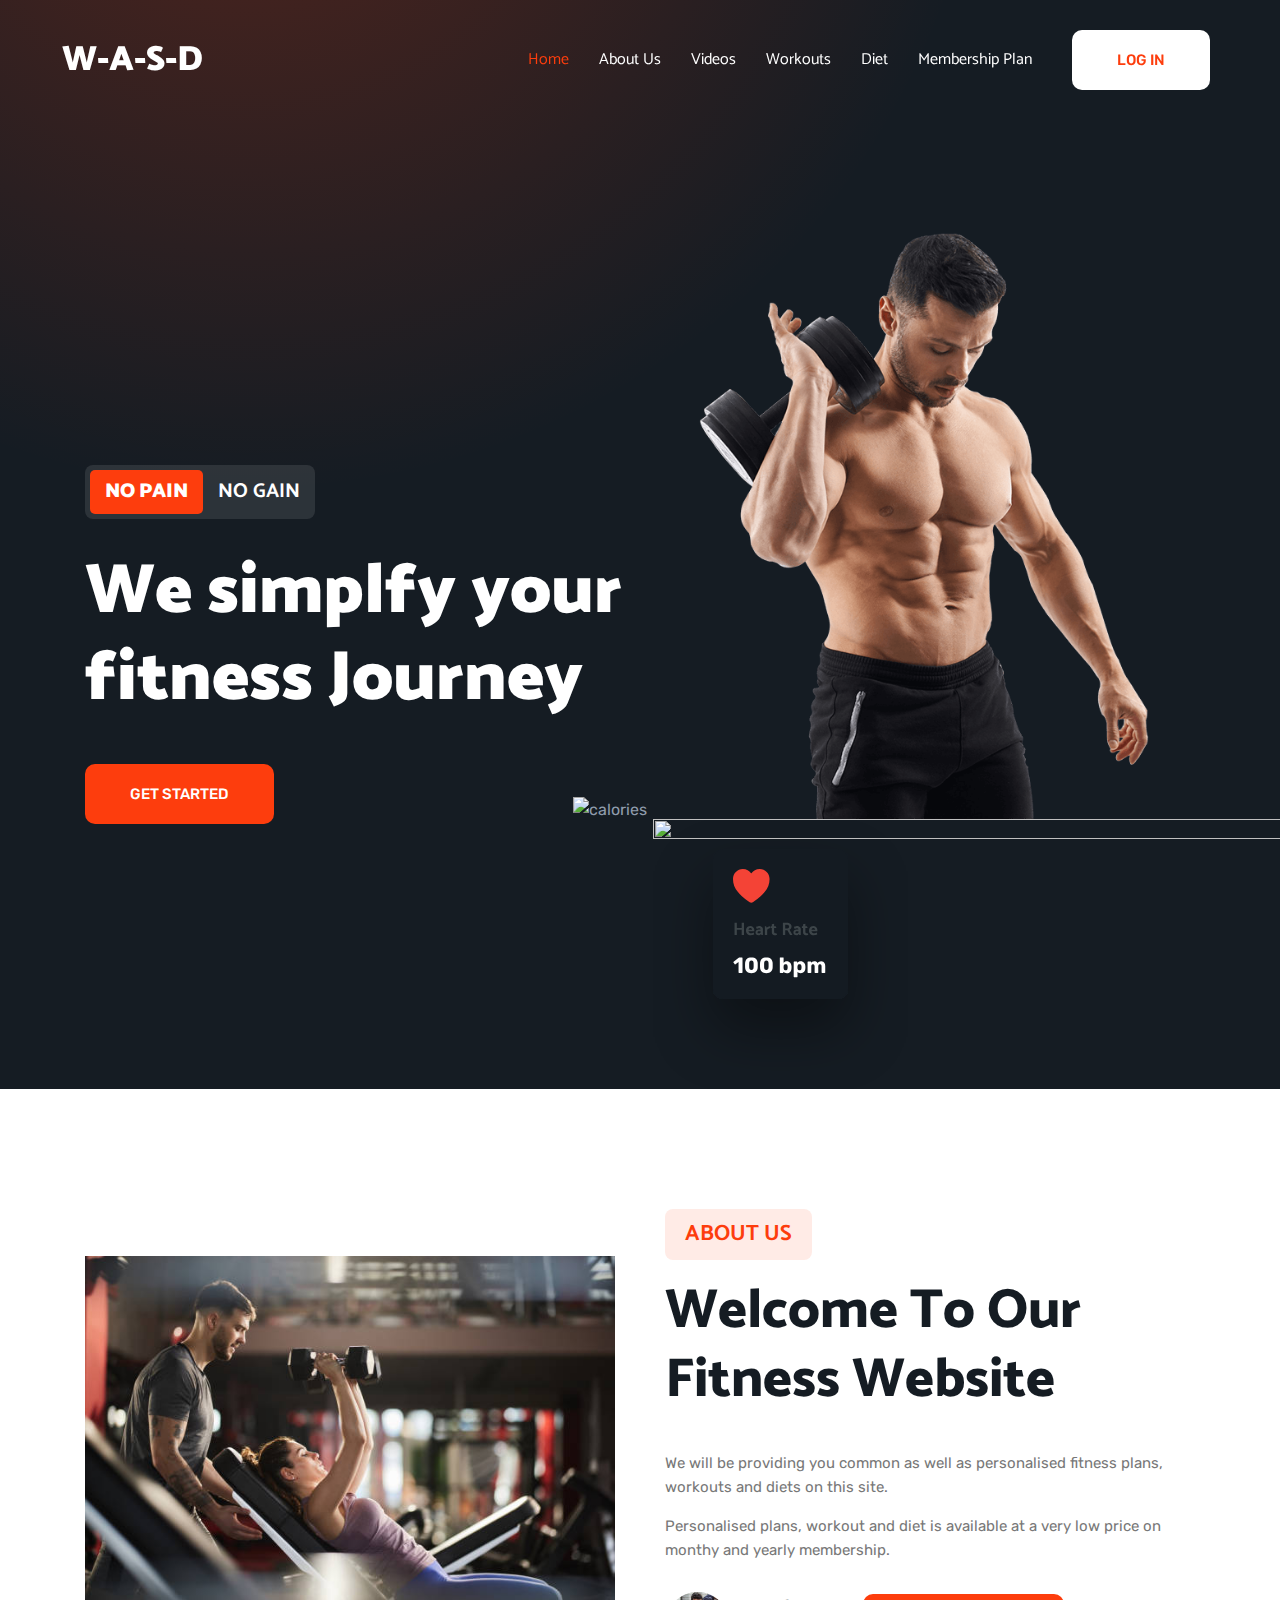
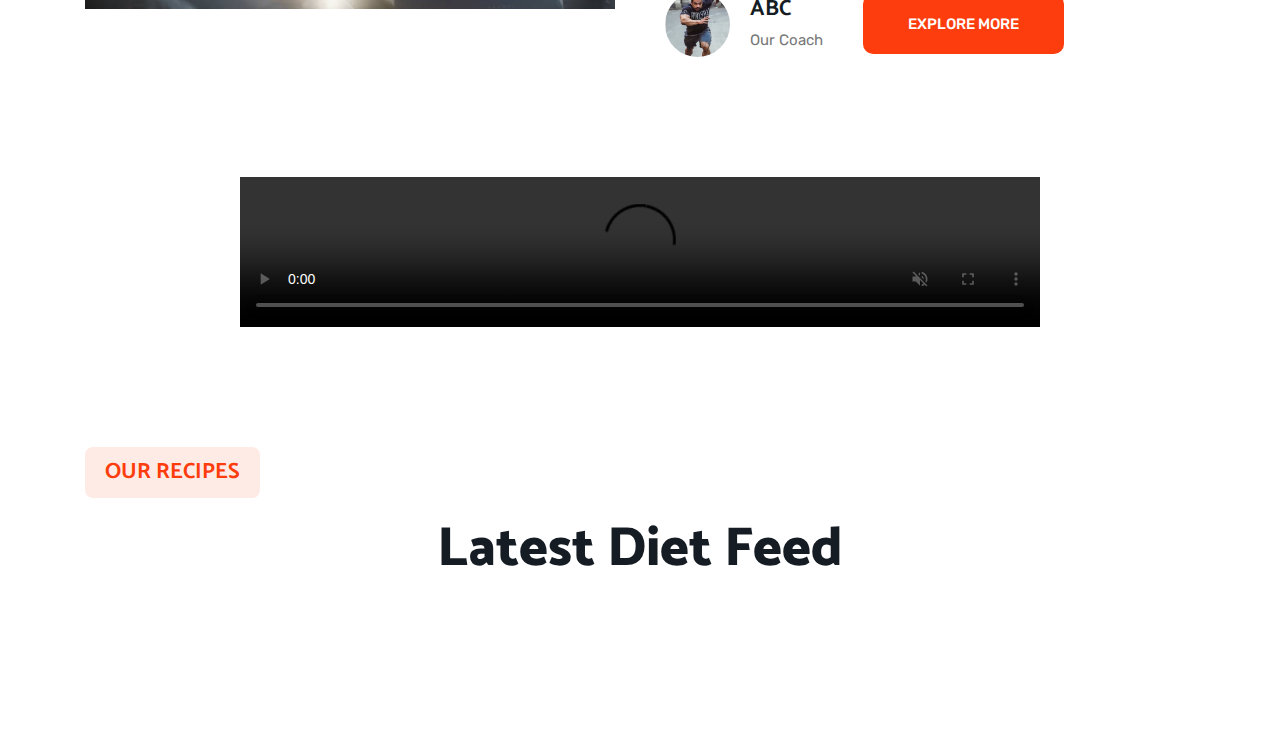
==== index.html @ 8edc175a "first commit" ====
<!DOCTYPE html>
<html lang="en">

<head>
  <meta charset="UTF-8">
  <meta http-equiv="X-UA-Compatible" content="IE=edge">
  <meta name="viewport" content="width=device-width, initial-scale=1.0">
  <title>Fitlife - Work Hard To Get Better Life</title>

  <!-- 
    - favicon
  -->
  <link rel="shortcut icon" href="favicon.svg" type="image/svg+xml">

  <!-- 
    - custom css link
  -->
  <link rel="stylesheet" href="style.css">

  <!-- 
    - google font link
  -->
  <link rel="preconnect" href="https://fonts.googleapis.com">
  <link rel="preconnect" href="https://fonts.gstatic.com" crossorigin>
  <link
    href="https://fonts.googleapis.com/css2?family=Catamaran:wght@600;700;800;900&family=Rubik:wght@400;500;800&display=swap"
    rel="stylesheet">

  

</head>

<body id="top">

  <!-- 
    - #HEADER
  -->

  <header class="header" data-header>
    <div class="container">

      <a href="#" class="logo">
        <ion-icon name="barbell-sharp" aria-hidden="true"></ion-icon>

        <span class="span">W-A-S-D</span>
      </a>

      <nav class="navbar" data-navbar>

        <button class="nav-close-btn" aria-label="close menu" data-nav-toggler>
          <ion-icon name="close-sharp" aria-hidden="true"></ion-icon>
        </button>

        <ul class="navbar-list">

          <li>
            <a href="#home" class="navbar-link active" data-nav-link>Home</a>
          </li>

          <li>
            <a href="#about" class="navbar-link" data-nav-link>About Us</a>
          </li>

          <li>
            <a href="#class" class="navbar-link" data-nav-link>Videos</a>
          </li>

          <li>
            <a href="#blog" class="navbar-link" data-nav-link>Workouts</a>
          </li>

          <li>
            <a href="#" class="navbar-link" data-nav-link>Diet</a>
          </li>
          <li>
            <a href="membership.html" class="navbar-link" data-nav-link>Membership Plan</a>
          </li>

        </ul>

      </nav>

      <a href="/cb_hackathon/login.html" class="btn btn-secondary">Log In</a>

      <button class="nav-open-btn" aria-label="open menu" data-nav-toggler>
        <span class="line"></span>
        <span class="line"></span>
        <span class="line"></span>
      </button>

    </div>
  </header>





  <main>
    <article>

      <!-- 
        - #HERO
      -->

      <section class="section hero bg-dark has-after has-bg-image" id="home" aria-label="hero" data-section
        style="background-image: url('./assets/images/hero-bg.png')">
        <div class="container">

          <div class="hero-content">

            <p class="hero-subtitle">
              <strong class="strong">No pain</strong>No Gain
            </p>

            <h1 class="h1 hero-title">We simplfy your fitness Journey</h1>

            <p class="section-text">

            </p>

            <a href="membership.html" class="btn btn-primary">Get Started</a>

          </div>

          <div class="hero-banner">

            <img src="images/hero-banner.png" width="660" height="753" alt="hero banner" class="w-100">

            <img src="" width="666" height="666" aria-hidden="true" alt=""
              class="circle circle-1">
            <img src="" width="666" height="666" aria-hidden="true" alt=""
              class="circle circle-2">

            <img src="images/heart-rate.svg" width="255" height="270" alt="heart rate"
              class="">
            <img src="" width="348" height="224" alt="calories" class="abs-img abs-img-2">

          </div>

        </div>
      </section>





      <!-- 
        - #ABOUT
      -->

      <section class="section about" id="about" aria-label="about">
        <div class="container">

          <div class="about-banner has-after">
            <img src="images/istockphoto-1392310150-612x612.jpg" width="660" height="648" loading="lazy" alt="about banner"
              class="w-100">

            
            <img src="./assets/images/fitness.png" width="650" height="154" loading="lazy" alt="fitness"
              class="abs-img w-100">
          </div>

          <div class="about-content">

            <p class="section-subtitle">About Us</p>

            <h2 class="h2 section-title">Welcome To Our Fitness Website</h2>

            <p class="section-text">
              We will be providing you common as well as personalised fitness plans, workouts and diets on this site.
            </p>

            <p class="section-text">
                Personalised plans, workout and diet is available at a very low price on monthy and yearly membership.
            </p>

            <div class="wrapper">

              <div class="about-coach">

                <figure class="coach-avatar">
                  <img src="images/unnamed.jpg" width="65" height="65" loading="lazy" alt="Trainer">
                </figure>

                <div>
                  <h3 class="h3 coach-name">ABC</h3>

                  <p class="coach-title">Our Coach</p>
                </div>

              </div>

              <a href="#" class="btn btn-primary">Explore More</a>

            </div>

          </div>

        </div>
      </section>

<!-- 
        - #VIDEO
      -->

      
      <video id="video" src = "workout.mp4" width="800px" controls autoplay muted loop>
        
      </video>

 <!-- 
        - #Diet
      -->

      <section class="section blog" id="blog" aria-label="blog">
        <div class="container">
            <p class="section-subtitle">Our Recipes</p>

          <h2 class="h2 section-title text-center">Latest Diet Feed</h2>
        </div></section>

      <!--

    #Workouts
      -->

      <!--

        #Contact
      -->
---- style.css ----
:root {

    /**
     * colors
     */
  
    --rich-black-fogra-29_50: hsl(210, 26%, 11%, 0.5);
    --rich-black-fogra-29-1: hsl(210, 26%, 11%);
    --rich-black-fogra-29-2: hsl(210, 50%, 4%);
    --silver-metallic: hsl(212, 9%, 67%);
    --coquelicot_20: hsla(12, 98%, 52%, 0.2);
    --coquelicot_10: hsla(12, 98%, 52%, 0.1);
    --sonic-silver: hsl(0, 0%, 47%);
    --cadet-gray: hsl(214, 15%, 62%);
    --light-gray: hsl(0, 0%, 80%);
    --coquelicot: hsl(12, 98%, 52%);
    --gainsboro: hsl(0, 0%, 88%);
    --white_20: hsl(0, 0%, 100%, 0.2);
    --white_10: hsl(0, 0%, 100%, 0.1);
    --black_10: hsl(0, 0%, 0%, 0.1);
    --white: hsl(0, 0%, 100%);
  
    
  
    --ff-catamaran: 'Catamaran', sans-serif;
    --ff-rubik: 'Rubik', sans-serif;
  
    --fs-1: 3.8rem;
    --fs-2: 3rem;
    --fs-3: 2.5rem;
    --fs-4: 2rem;
    --fs-5: 1.8rem;
    --fs-6: 1.5rem;
  
    --fw-900: 900;
    --fw-800: 800;
    --fw-700: 700;
    --fw-500: 500;
  
    --section-padding: 80px;
  
    
    --shadow-1: 0 0 20px var(--black_10);
    --shadow-2: 0px 10px 24px var(--coquelicot_20);
  
    /**
     * border radius
     */
  
    --radius-10: 10px;
    --radius-8: 8px;
    --radius-5: 5px;
  
    /**
     * transition
     */
  
    --transition-1: 0.25s ease;
    --transition-2: 0.5s ease;
    --cubic-in: cubic-bezier(0.51, 0.03, 0.64, 0.28);
    --cubic-out: cubic-bezier(0.33, 0.85, 0.4, 0.96);
  
  }
  
  
  
  
  
  /*-----------------------------------*\
    #RESET
  \*-----------------------------------*/
  
  *,
  *::before,
  *::after {
    margin: 0;
    padding: 0;
    box-sizing: border-box;
  }
  
  li { list-style: none; }
  
  a {
    text-decoration: none;
    color: inherit;
  }
  
  a,
  img,
  span,
  input,
  button,
  strong,
  ion-icon { display: block; }
  
  img { height: auto; }
  
  input,
  button {
    background: none;
    border: none;
    font: inherit;
  }
  
  input { width: 100%; }
  
  button { cursor: pointer; }
  
  ion-icon { pointer-events: none; }
  
  address { font-style: normal; }
  
  html {
    font-family: var(--ff-rubik);
    font-size: 10px;
    scroll-behavior: smooth;
  }
  
  body {
    background-color: var(--white);
    color: var(--sonic-silver);
    font-size: 1.6rem;
    line-height: 1.6;
  }
  
  :focus-visible { outline-offset: 4px; }
  
  ::-webkit-scrollbar { width: 5px; }
  
  ::-webkit-scrollbar-track { background-color: var(--light-gray); }
  
  ::-webkit-scrollbar-thumb { background-color: var(--coquelicot); }
  
  ::-webkit-scrollbar-thumb:hover { background-color: var(--rich-black-fogra-29-1); }
  
  
  
  
  
  /*-----------------------------------*\
    #REUSED STYLE
  \*-----------------------------------*/
  
  .container { padding-inline: 15px; }
  
  .section { padding-block: var(--section-padding); }
  
  .bg-dark {
    background-color: var(--rich-black-fogra-29-1);
    color: var(--silver-metallic);
  }
  
  .has-bg-image {
    background-repeat: no-repeat;
    background-position: top left;
  }
  
  .has-before,
  .has-after {
    position: relative;
    z-index: 1;
  }
  
  .has-before::before,
  .has-after::after {
    content: "";
    position: absolute;
  }
  
  .h1,
  .h2,
  .h3 {
    font-family: var(--ff-catamaran);
    line-height: 1.25;
  }
  
  .h1 {
    color: var(--white);
    font-size: var(--fs-1);
    font-weight: var(--fw-900);
  }
  
  .h2,
  .h3 {
    color: var(--rich-black-fogra-29-1);
    font-weight: var(--fw-800);
  }
  
  .h2 { font-size: var(--fs-2); }
  
  .h3 { font-size: var(--fs-4); }
  
  .section-text { font-size: var(--fs-6); }
  
  .btn {
    max-width: max-content;
    font-size: var(--fs-6);
    text-transform: uppercase;
    font-weight: var(--fw-500);
    padding: 15px 35px;
    border-radius: var(--radius-8);
    transition: var(--transition-1);
  }
  
  .btn-primary {
    background-color: var(--coquelicot);
    color: var(--white);
  }
  
  .btn-primary:is(:hover, :focus) {
    background-color: var(--white);
    color: var(--coquelicot);
    box-shadow: var(--shadow-2);
  }
  
  .btn-secondary {
    background-color: var(--white);
    color: var(--coquelicot);
  }
  
  .btn-secondary:is(:hover, :focus) { background-color: var(--rich-black-fogra-29-1); }
  
  .w-100 { width: 100%; }
  
  .circle,
  .abs-img { position: absolute; }
  
  
  
   */
 
  
  .circle-2 { animation-direction: reverse; }
  
  .hero-subtitle,
  .section-subtitle {
    font-family: var(--ff-catamaran);
    font-weight: var(--fw-700);
    text-transform: uppercase;
    max-width: max-content;
  }
  
  .section-subtitle {
    background-color: var(--coquelicot_10);
    color: var(--coquelicot);
    padding: 8px 20px;
    border-radius: var(--radius-8);
  }
  
  .section-title { margin-block: 18px 35px; }
  
  .btn-link {
    --color: var(--white);
  
    color: var(--color);
    font-size: var(--fs-6);
    font-weight: var(--fw-500);
    text-transform: uppercase;
    max-width: max-content;
    transition: var(--transition-1);
  }
  
  .btn-link::before {
    bottom: 0;
    left: 0;
    width: 100%;
    height: 2px;
    background-color: var(--color);
    transition: var(--transition-1);
  }
  
  .btn-link:is(:hover, :focus) { --color: var(--coquelicot); }
  
  .text-center { text-align: center; }
  
  .img-holder {
    aspect-ratio: var(--width) / var(--height);
    background-color: var(--light-gray);
    overflow: hidden;
  }
  
  .img-cover {
    width: 100%;
    height: 100%;
    object-fit: cover;
  }
  
  .has-scrollbar {
    display: flex;
    gap: 25px;
    overflow-x: auto;
    padding-block-end: 30px;
    scroll-snap-type: inline mandatory;
  }
  
  .scrollbar-item {
    min-width: 100%;
    scroll-snap-align: start;
  }
  
  .has-scrollbar::-webkit-scrollbar { height: 10px; }
  
  .has-scrollbar::-webkit-scrollbar-track,
  .has-scrollbar::-webkit-scrollbar-thumb { border-radius: 50px; }
  
  .has-scrollbar::-webkit-scrollbar-thumb:hover { background-color: var(--coquelicot); }
  
  .has-scrollbar::-webkit-scrollbar-button { width: calc(25% - 25px); }
  
  
  
  
  
  /*-----------------------------------*\
    #HEADER
  \*-----------------------------------*/
  
  .header .btn { display: none; }
  
  .header {
    background-color: var(--white);
    position: fixed;
    top: 0;
    left: 0;
    width: 100%;
    padding-block: 10px;
    box-shadow: var(--shadow-1);
    z-index: 4;
  }
  
  .header > .container {
    display: flex;
    justify-content: space-between;
    align-items: center;
  }
  
  .logo {
    color: var(--rich-black-fogra-29-1);
    font-family: var(--ff-catamaran);
    font-size: 3.5rem;
    font-weight: var(--fw-900);
    display: flex;
    align-items: center;
    margin-inline-start: -8px;
  }
  
  .logo ion-icon {
    color: var(--coquelicot);
    font-size: 40px;
    transform: rotate(90deg) translate(-2px, -5px);
  }
  
  .nav-open-btn {
    background-color: var(--coquelicot);
    padding: 20px 15px;
    border-radius: var(--radius-8);
  }
  
  .nav-open-btn .line {
    background-color: var(--white);
    width: 30px;
    height: 3px;
  }
  
  .nav-open-btn .line:not(:last-child) { margin-block-end: 6px; }
  
  .nav-open-btn .line:nth-child(2) {
    width: 25px;
    margin-inline-start: auto;
  }
  
  .navbar {
    background-color: var(--coquelicot);
    color: var(--white);
    position: fixed;
    top: 100%;
    left: 0;
    width: 100%;
    height: 100%;
    display: grid;
    place-content: center;
    visibility: hidden;
    transition: 0.25s var(--cubic-in);
  }
  
  .navbar.active {
    visibility: visible;
    transform: translateY(-100%);
    transition: 0.5s var(--cubic-out);
  }
  
  .nav-close-btn {
    position: absolute;
    top: 10px;
    right: 15px;
    background-color: var(--rich-black-fogra-29-1);
    color: var(--white);
    font-size: 40px;
    padding: 10px;
    border-radius: var(--radius-8);
  }
  
  .navbar-link {
    font-family: var(--ff-catamaran);
    font-size: var(--fs-4);
    text-align: center;
    padding-block: 10px;
    margin-block-end: 20px;
    transition: var(--transition-1);
  }
  
  .navbar-link:is(:hover, :focus, .active) { color: var(--rich-black-fogra-29-1); }
  
  
  
  
  
  /*-----------------------------------*\
    #HERO
  \*-----------------------------------*/
  
  .hero {
    color: var(--cadet-gray);
    text-align: center;
    padding-block-start: calc(var(--section-padding) + 80px);
    padding-block-end: 0;
    overflow: hidden;
  }
  
  .hero::after {
    bottom: 0;
    left: 0;
    width: 100%;
    height: 240px;
   
    z-index: -1;
  }
  
  .hero-content { margin-block-end: 90px; }
  
  .hero-subtitle {
    background-color: var(--white_10);
    color: var(--white);
    margin-inline: auto;
    padding: 5px;
    padding-inline-end: 15px;
    border-radius: var(--radius-8);
  }
  
  .hero-subtitle .strong {
    display: inline-block;
    background-color: var(--coquelicot);
    padding: 2px 15px;
    margin-inline-end: 15px;
    border-radius: var(--radius-5);
  }
  
  .hero-title { margin-block: 30px 8px; }
  
  .hero .section-text { margin-block-end: 40px; }
  
  .hero .btn { margin-inline: auto; }
  
  .hero-banner { position: relative; }
  
  .abs-img-1 {
    top: 20px;
    right: -50px;
    width: 190px;
  }
  
  .abs-img-2 {
    bottom: -50px;
    left: -40px;
    width: 280px;
  }
  
  .hero .abs-img { animation: move 3s linear infinite alternate; }
  
  @keyframes move {
    0% { transform: translate(0, 0); }
    50% { transform: translate(-5px, 10px); }
    100% { transform: translate(5px, 20px); }
  }
  
  .hero .abs-img-2 { animation-direction: alternate-reverse; }
  
  
  
  
  
  /*-----------------------------------*\
    #ABOUT
  \*-----------------------------------*/
  
  .about { overflow: hidden; }
  
  .about-banner { margin-block-end: 50px; }
  
  .about-banner::after {
    bottom: 0;
    left: 0;
    width: 100%;
    height: 50%;
    background-color: var(--coquelicot);
    border-radius: var(--radius-10);
    z-index: -2;
  }
  
  .about-banner .abs-img {
    bottom: 0;
    left: 0;
    z-index: -1;
    
  }
  
  
  
  .about .section-text:not(:last-of-type) { margin-block-end: 15px; }
  
  .about .wrapper { margin-block-start: 30px; }
  
  .about-coach {
    display: flex;
    align-items: center;
    gap: 20px;
    margin-block-end: 30px;
  }
  
  .about .coach-avatar {
    overflow: hidden;
    border-radius: 50%;
  }
  
  .about .coach-name {
    font-weight: var(--fw-700);
    margin-block-end: 5px;
  }
  
  .about .coach-title { font-size: var(--fs-6); }
  
  .about .btn-primary:is(:hover, :focus) {
    background-color: var(--rich-black-fogra-29-1);
    color: var(--white);
    box-shadow: none;
  }
  
  
  
  
  
  /*-----------------------------------*\
    #VIDEO
  \*-----------------------------------*/
  
  #video{
    display: block;
    margin: 0 auto;
  }
  
  
  
  /*-----------------------------------*\
    #CLASS
  \*-----------------------------------*/
  
  .class { padding-block-start: calc(var(--section-padding) + 250px); }
  
  .class .section-subtitle { margin-inline: auto; }
  
  .class .section-title { color: var(--white); }
  
  .class-card {
    background-color: var(--white);
    border-radius: var(--radius-10);
    height: 100%;
    overflow: hidden;
  }
  
  .class-card .card-banner img { transition: var(--transition-2); }
  
  .class-card:is(:hover, :focus-within) .card-banner img {
    transform: scale(1.1);
  }
  
  .class-card .card-content { padding: 24px; }
  
  .class-card .title-wrapper {
    display: flex;
    align-items: center;
  }
  
  .class-card .title-icon {
    padding-inline-end: 20px;
    margin-inline-end: 20px;
    min-width: max-content;
    border-inline-end: 1px solid var(--gainsboro);
  }
  
  .class-card .card-title { transition: var(--transition-1); }
  
  .class-card .card-title:is(:hover, :focus) { color: var(--coquelicot); }
  
  .class-card .card-text {
    color: var(--sonic-silver);
    font-size: var(--fs-6);
    margin-block: 16px 12px;
  }
  
  .class-card .progress-wrapper {
    display: flex;
    justify-content: space-between;
    align-items: center;
    font-family: var(--ff-catamaran);
    color: var(--rich-black-fogra-29-1);
    font-size: var(--fs-6);
    font-weight: var(--fw-800);
    margin-block-end: 8px;
  }
  
  .class-card .progress-bg {
    background-color: var(--coquelicot_10);
    border-radius: 50px;
  }
  
  .class-card .progress-bar {
    background-color: var(--coquelicot);
    height: 10px;
    border-radius: inherit;
  }
  
  
  
  
  
  /*-----------------------------------*\
    #BLOG
  \*-----------------------------------*/
  
  
  
  
  
 
  
  
  
  
  
  /*-----------------------------------*\
    #BACK TO TOP
  \*-----------------------------------*/
  
  .back-top-btn {
    position: fixed;
    bottom: 20px;
    right: 40px;
    background-color: var(--coquelicot);
    color: var(--rich-black-fogra-29-1);
    font-size: 20px;
    padding: 11px;
    border-radius: 50%;
    border: 2px solid var(--rich-black-fogra-29-1);
    visibility: hidden;
    opacity: 0;
    transition: var(--transition-1);
    z-index: 4;
  }
  
  .back-top-btn.active {
    visibility: visible;
    opacity: 1;
    transform: translateY(-10px);
  }
  
  
  
  
  
  /*-----------------------------------*\
    #MEDIA QUERIES
  \*-----------------------------------*/
  
  /**
   * responsive for larger than 575px screen
   */
  
  @media (min-width: 575px) {
  
    /**
     * CUSTOM PROPERTY
     */
  
    :root {
  
      /**
       * typography
       */
  
      --fs-1: 5.8rem;
      --fs-2: 4rem;
  
    }
  
  
  
    /**
     * REUSED STYLE
     */
  
    .container {
      max-width: 540px;
      width: 100%;
      margin-inline: auto;
    }
  
    .hero-subtitle,
    .section-subtitle { font-size: var(--fs-5); }
  
  
  
    /**
     * HEADER
     */
  
    .header .container {
      max-width: unset;
      padding-inline: 30px;
    }
  
  
  
    /**
     * HERO
     */
  
    .hero-content { padding-inline: 40px; }
  
    .hero-subtitle .strong { padding-block: 6px; }
  
    .hero::after { height: 340px; }
  
    .abs-img-1 {
      top: 130px;
      right: -10px;
      width: 230px;
    }
  
    .abs-img-2 {
      bottom: 20px;
      left: -40px;
      width: 310px;
    }
  
  
  
    /**
     * ABOUT
     */
  
    .about .wrapper {
      display: flex;
      justify-content: flex-start;
      align-items: center;
      gap: 40px;
    }
  
    .about-coach { margin-block-end: 0; }
  
  
  
    /**
     * VIDEO
     */
  
    .video-card .card-title { --fs-3: 3.5rem; }
  
  
  
    /**
     * FOOTER
     */
  
    .footer-top .container {
      grid-template-columns: 1fr 1fr;
      column-gap: 25px;
    }
  
  }
  
  
  
  
  
  /**
   * responsive for larger than 768px screen
   */
  
  @media (min-width: 768px) {
  
    /**
     * CUSTOM PROPERTY
     */
  
    :root {
  
      /**
       * typography
       */
  
      --fs-2: 4.5rem;
  
    }
  
  
  
    /**
     * REUSED STYLE
     */
  
    .container { max-width: 720px; }
  
    .scrollbar-item { min-width: calc(50% - 12.5px); }
  
  
  
    /**
     * HERO
     */
  
    .hero-banner {
      max-width: max-content;
      margin-inline: auto;
    }
  
    .abs-img-1 {
      top: 140px;
      right: 50px;
    }
  
  
  
    /**
     * FOOTER
     */
  
    .footer-bottom .container {
      display: flex;
      justify-content: space-between;
      align-items: center;
    }
  
    .footer-bottom-list { margin-block-start: 0; }
  
  }
  
  
  
  
  
  /**
   * responsive for larger than 992px screen
   */
  
  @media (min-width: 992px) {
  
    /**
     * REUSED STYLE
     */
  
    .container,
    .header .container { max-width: 960px; }
  
    
  
    /**
     * HEADER
     */
  
    .nav-open-btn,
    .nav-close-btn { display: none; }
  
    .header .btn { display: block; }
  
    .header {
      background-color: transparent;
      box-shadow: none;
      padding-block: 30px;
      transition: var(--transition-1);
    }
  
    .header.active {
      transform: translateY(-100%);
      background-color: var(--white);
      padding-block: 20px;
      box-shadow: var(--shadow-1);
      animation: slideIn 0.5s ease forwards;
    }
  
    @keyframes slideIn {
      0% { transform: translateY(-100%); }
      100% { transform: translateY(0); }
    }
  
    .header .container { gap: 30px; }
  
    .header .logo { color: var(--white); }
  
    .header.active .logo { color: var(--rich-black-fogra-29-1); }
  
    .navbar,
    .navbar.active {
      all: unset;
      margin-inline-start: auto;
    }
  
    .navbar-list {
      display: flex;
      gap: 10px;
    }
  
    .navbar-link {
      color: var(--white);
      font-size: unset;
      padding: 0 10px;
      margin-block-end: 0;
    }
  
    .header.active .navbar-link { color: var(--rich-black-fogra-29-1); }
  
    .header .navbar-link:is(:hover, :focus, .active) { color: var(--coquelicot); }
  
    .header.active .btn {
      background-color: var(--coquelicot);
      color: var(--white);
    }
  
    .header.active .btn:is(:hover, :focus) { background-color: var(--rich-black-fogra-29-1); }
  
  
  
    /**
     * HERO
     */
  
    .hero {
      background-size: contain;
      text-align: left;
    }
  
    .hero::before {
      content: "";
      position: absolute;
      top: -1000px;
      left: -500px;
      width: 1500px;
      height: 1500px;
      background-image: radial-gradient(circle, var(--coquelicot_20) 20%, transparent 70% 100%);
      z-index: -1;
    }
  
    .hero .container {
      display: grid;
      grid-template-columns: 1fr 1fr;
      align-items: center;
      gap: 25px;
    }
  
    .hero-content {
      padding-inline: 0;
      margin-block-end: 0;
    }
  
    .hero-subtitle,
    .hero .btn { margin-inline: 0; }
  
    .hero::after {
      width: 330px;
      height: 100%;
      left: auto;
      right: 0;
    }
  
  
  
    /**
     * ABOUT
     */
  
    .about .container {
      display: grid;
      grid-template-columns: 1fr 1fr;
      align-items: center;
      gap: 50px;
    }
  
    .about-banner { margin-block-end: 0; }
  
    .about .wrapper { gap: 30px; }
  
  
  
    /**
     * FOOTER
     */
  
    .footer-top .container {
      grid-template-columns: 0.85fr 0.5fr 1fr 0.85fr;
      column-gap: 50px;
    }
  
  }
  
  
  
  
  
  /**
   * responsive for larger than 1200px screen
   */
  
  @media (min-width: 1200px) {
  
    /**
     * CUSTOM PROPERTY
     */
  
    :root {
  
      /**
       * typography
       */
  
      --fs-1: 7rem;
      --fs-2: 5.5rem;
      --fs-4: 2.2rem;
      --fs-5: 2rem;
  
      /**
       * spacing
       */
  
      --section-padding: 120px;
  
    }
  
  
  
    /**
     * REUSED STYLE
     */
  
    .container,
    .header .container { max-width: 1140px; }
  
    .btn {
      padding: 18px 45px;
      border-radius: var(--radius-10);
    }
  
    .section-subtitle { --fs-5: 2.2rem; }
  
    .has-scrollbar { gap: 30px; }
  
    .scrollbar-item { min-width: calc(33.33% - 20px); }
  
  
  
    /**
     * HEADER
     */
  
    .header .container { padding-inline: 0; }
  
  
  
    /**
     * HERO
     */
  
    .hero::after { width: 420px; }
  
    .hero .section-text { --fs-6: 1.8rem; }
  
    .abs-img-1 {
      top: 170px;
      right: -30px;
      width: 260px;
    }
  
    .abs-img-2 {
      bottom: 60px;
      left: -80px;
      width: 360px;
    }
  
  
  
    /**
     * ABOUT
     */
  
    .about .wrapper { gap: 40px; }
  
  
  
    /**
     * CLASS, BLOG
     */
  
    :is(.class-card, .blog-card) .card-content { padding: 30px; }
  
    .blog-card .card-meta { padding: 15px 30px; }
  
  
  
    /**
     * FOOTER
     */
  
    .footer-top .container { grid-template-columns: 1fr 0.6fr 0.9fr 1fr; }
  
  }
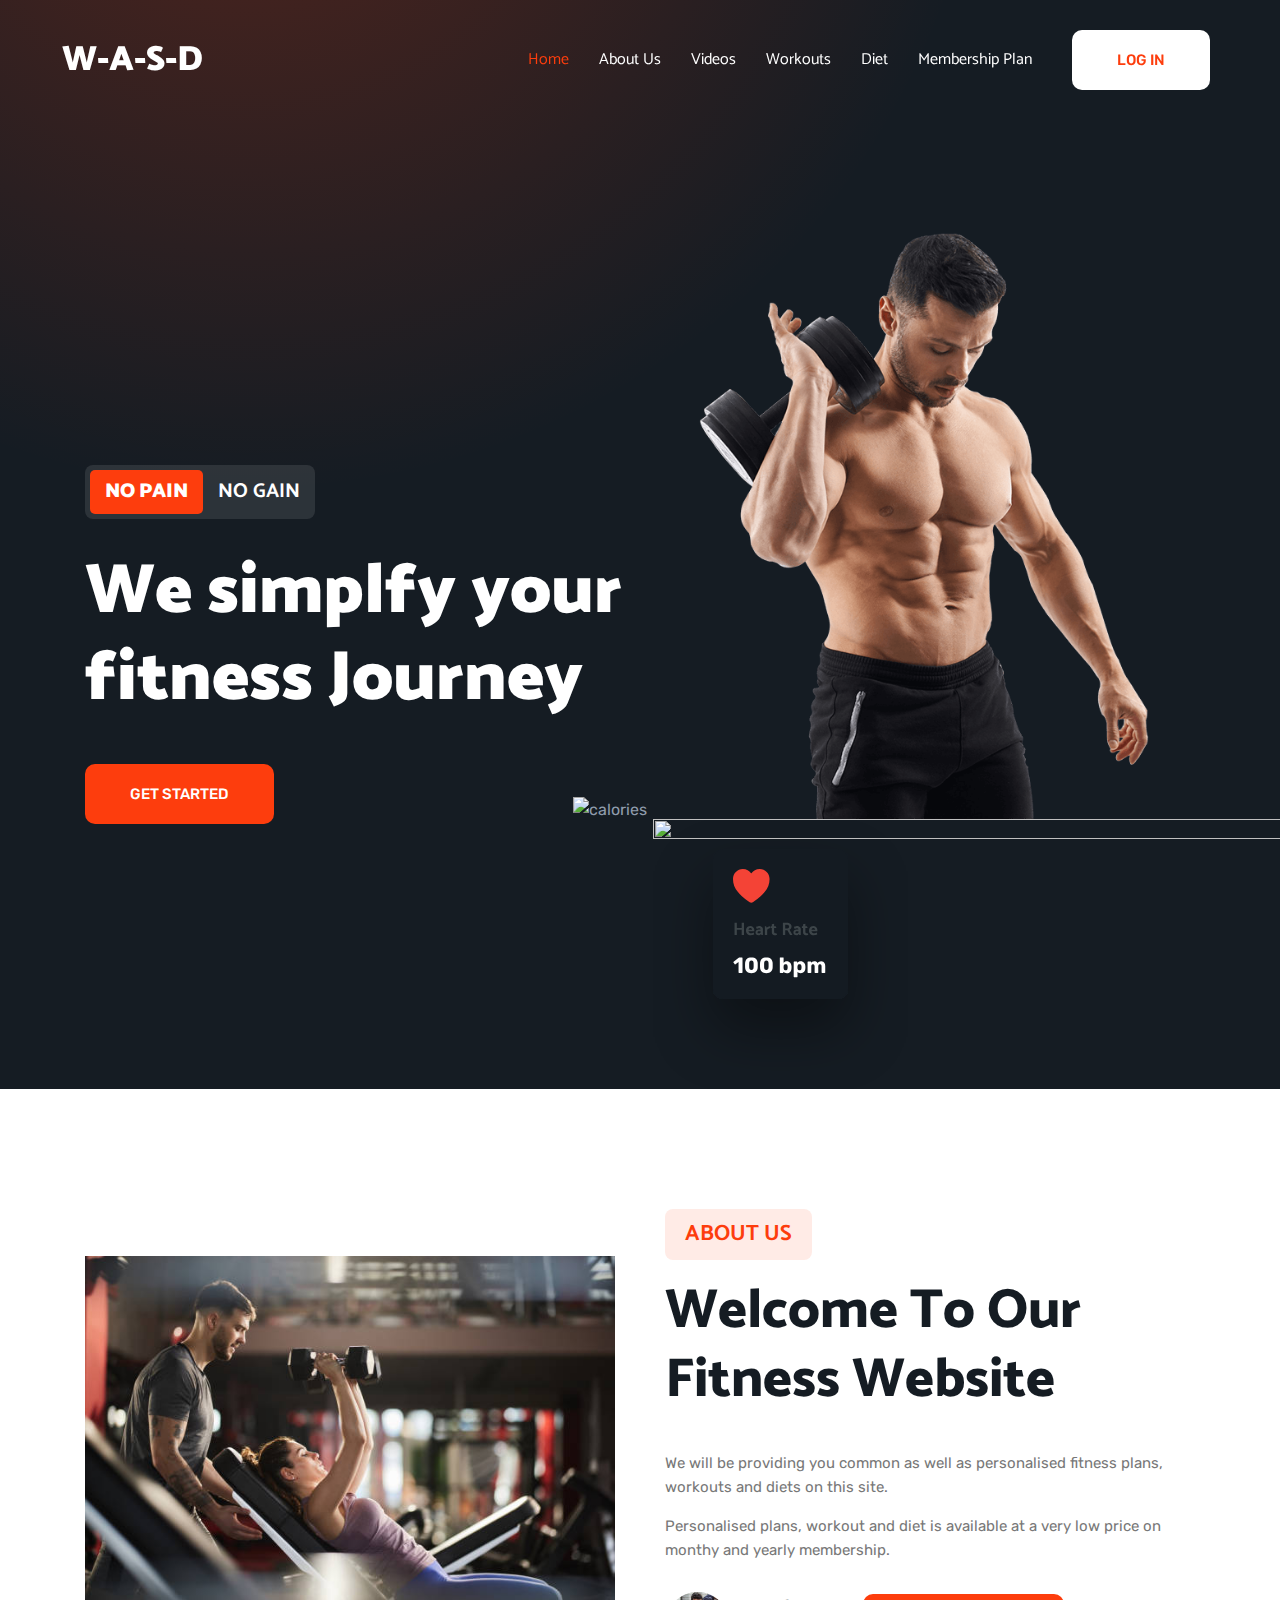
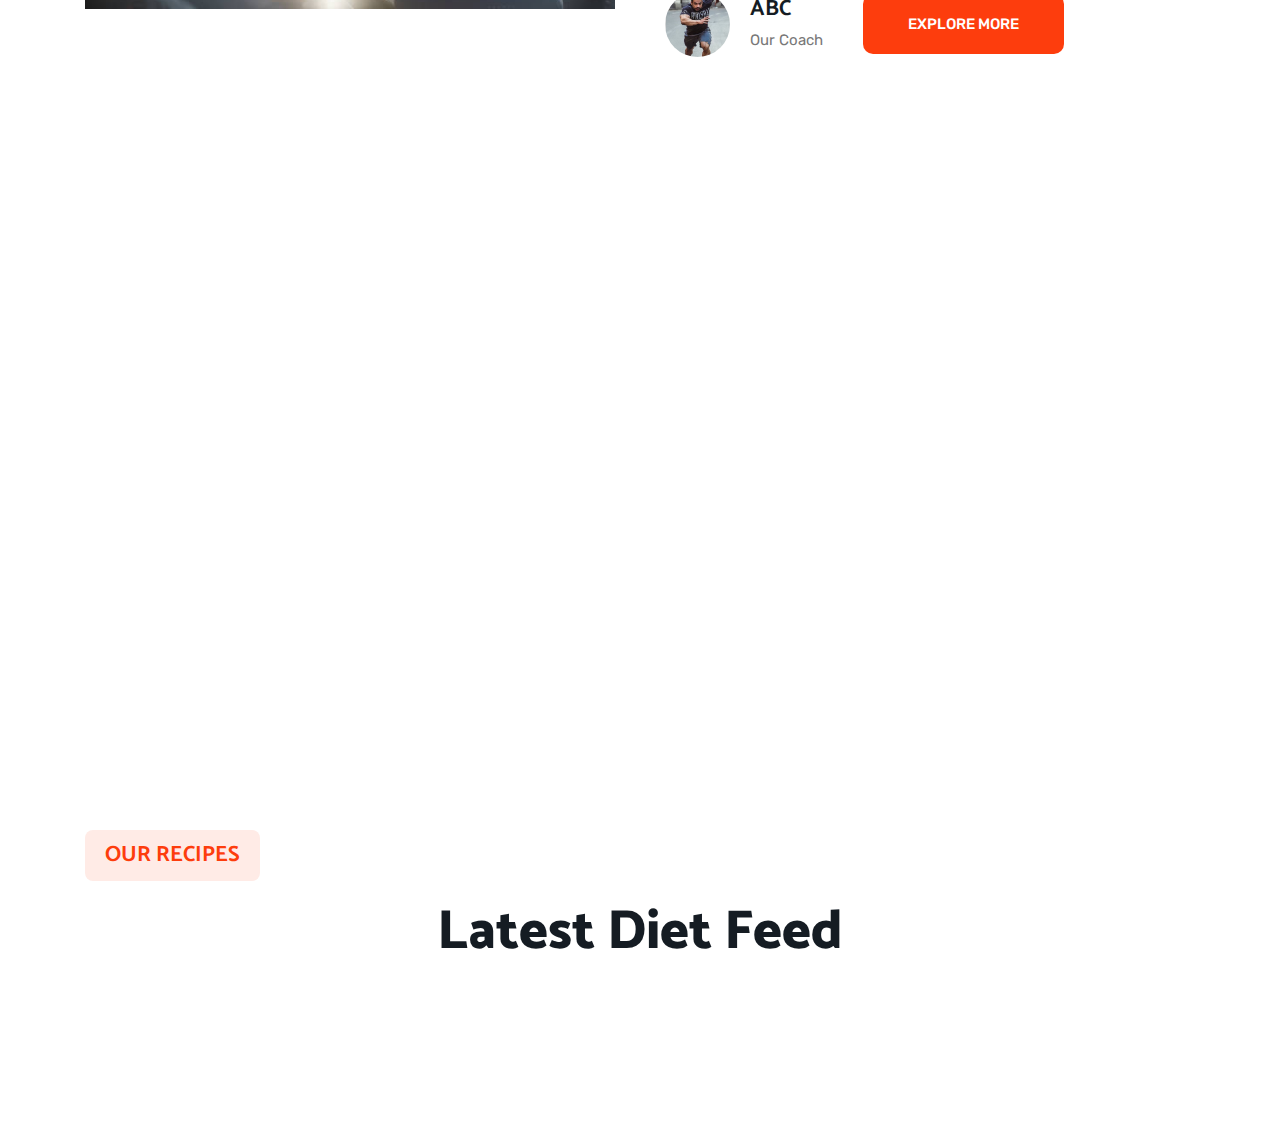
==== commit e1a6808a: "embedded yt video" ====
--- a/index.html
+++ b/index.html
@@ -204,9 +204,7 @@
       -->
 
       
-      <video id="video" src = "workout.mp4" width="800px" controls autoplay muted loop>
-        
-      </video>
+      <iframe id="emb-vid" width="935" height="526" src="https://www.youtube.com/embed/aJ1aGlWQHJ4" title="6 Exercises To Build Bigger Back - Back Workout" frameborder="0" allow="accelerometer; autoplay; clipboard-write; encrypted-media; gyroscope; picture-in-picture; web-share" allowfullscreen></iframe>
 
  <!-- 
         - #Diet
--- a/style.css
+++ b/style.css
@@ -855,6 +855,11 @@
     .footer-bottom-list { margin-block-start: 0; }
   
   }
+
+#emb-vid{
+    margin-left: 20%;
+    margin-right: auto;
+  }
   
   
   
